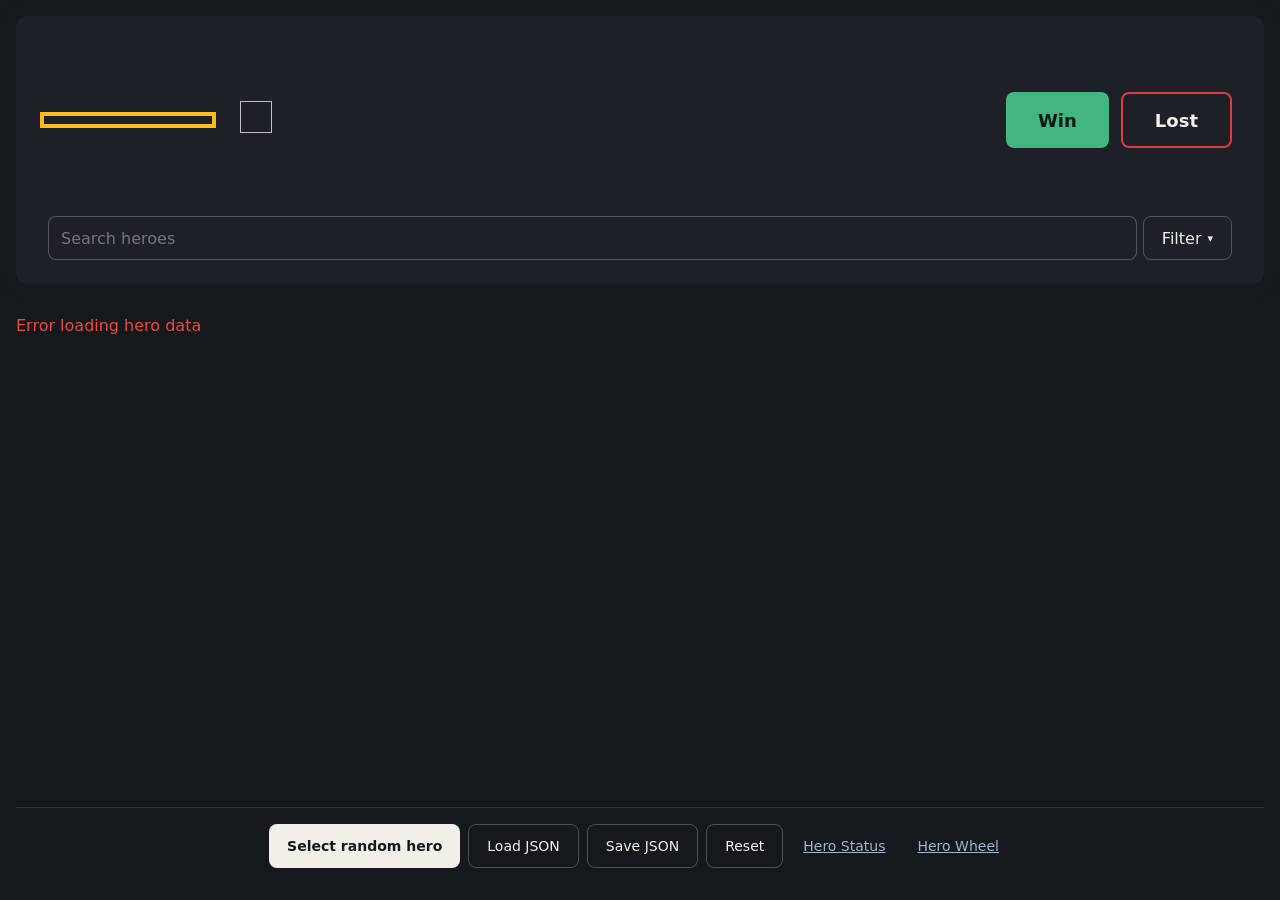
==== index.html @ aa331a6f "refactor(control-panel): update control panel ui" ====
<!DOCTYPE html>
<html lang="en">
  <head>
    <meta charset="utf-8">
    <meta name="viewport" content="width=device-width, initial-scale=1">
    <title>Overwatch Hero Roulette</title>
    <link rel="stylesheet" href="base.css">
    <link rel="stylesheet" href="index.css">
    <script type="module" src="index.js"></script>
  </head>
  <body>
    <div id="app">
      <!-- Current hero + search/filter (sticky) -->
      <header id="header">
        <div id="current-hero">
          <div id="current-hero-info">
            <img id="current-hero-icon" alt="">
            <div id="current-hero-text">
              <div id="current-hero-role">
                <img id="current-hero-role-icon" alt="">
                <span id="current-hero-role-name"></span>
              </div>
              <div id="current-hero-name"></div>
            </div>
          </div>
          <div id="current-hero-results">
            <button id="current-hero-win" class="btn btn-win">Win</button>
            <button id="current-hero-lost" class="btn btn-lost">Lost</button>
          </div>
        </div>
        <div id="banner" hidden>
          <div id="banner-text">No hero selected</div>
          <button id="banner-random" class="btn btn-primary">Select random hero</button>
        </div>
        <!-- Search + status filter -->
        <div id="toolbar">
          <input id="search" type="search" placeholder="Search heroes" aria-label="Search heroes by name" autocomplete="off">
          <div id="filter-wrap">
            <button id="filter-toggle" class="btn btn-outline" aria-haspopup="true" aria-expanded="false" aria-controls="filter-menu">
              <span id="filter-label">Filter</span><span aria-hidden="true" class="caret">&#9662;</span>
            </button>
            <div id="filter-backdrop" class="backdrop-clear" hidden></div>
            <div id="filter-menu" role="group" aria-label="Show heroes that are" hidden>
              <label class="filter-option"><input type="checkbox" data-filter="available" style="accent-color: var(--cp-text)"><span>Available</span><span class="count" data-count="available"></span></label>
              <label class="filter-option"><input type="checkbox" data-filter="completed" style="accent-color: var(--cp-green)"><span>Completed</span><span class="count" data-count="completed"></span></label>
              <label class="filter-option"><input type="checkbox" data-filter="blocked" style="accent-color: var(--cp-red-soft)"><span>Blocked</span><span class="count" data-count="blocked"></span></label>
              <button id="filter-clear" class="filter-clear">Clear filters</button>
            </div>
          </div>
        </div>
      </header>


      <!-- Dock layout: role tabs -->
      <nav id="role-tabs" aria-label="Filter heroes by role">
        <div id="role-tab-list">
          <button class="role-tab" data-role="All">All</button>
          <button class="role-tab" data-role="Tank">Tank</button>
          <button class="role-tab" data-role="Damage">Damage</button>
          <button class="role-tab" data-role="Support">Support</button>
        </div>
        <div id="role-progress"><span id="role-progress-count"></span> done</div>
      </nav>

      <main>
        <!-- Desktop and mobile: cards -->
        <div id="hero-list"></div>
        <!-- Dock: tiles -->
        <div id="hero-tiles"></div>
        <div id="no-match" hidden>No heroes match. Clear the search or change the filter.</div>
      </main>

      <footer id="footer">
        <div id="more-actions">
          <button id="load-json" class="btn btn-outline">Load JSON</button>
          <button id="save-json" class="btn btn-outline">Save JSON</button>
          <button id="reset" class="btn btn-outline">Reset</button>
          <a href="obs_webviews/hero-status/hero-status.html" target="_blank" rel="noopener">Hero Status</a>
          <a href="obs_webviews/hero-wheel/hero-wheel.html" target="_blank" rel="noopener">Hero Wheel</a>
        </div>
        <div id="footer-main">
          <button id="select-random" class="btn btn-light">Select random hero</button>
          <button id="more-toggle" class="btn btn-outline" aria-expanded="false" aria-controls="more-actions">More</button>
        </div>
      </footer>

      <!-- Dock: bottom sheet for a tapped tile -->
      <div id="sheet-backdrop" hidden></div>
      <div id="sheet" role="dialog" aria-modal="true" aria-labelledby="sheet-name" hidden>
        <div id="sheet-head">
          <img id="sheet-img" alt="">
          <span id="sheet-name"></span>
        </div>
        <div id="sheet-actions">
          <button id="sheet-select" class="btn sheet-btn sheet-select">Select</button>
          <button id="sheet-complete" class="btn sheet-btn sheet-complete">Complete</button>
          <button id="sheet-block" class="btn sheet-btn sheet-block">Block</button>
        </div>
      </div>
    </div>
  </body>
</html>
---- base.css ----
/* ========================================================================
   SHARED BASE
   Design tokens and resets loaded by every page. --px equals 1px when the
   shorter side of the viewport is 1080px and scales with it otherwise, so
   OBS views designed at 1080p render natively (sharp) at any source size.
   ======================================================================== */
:root {
  --design-size: 1080;
  --px: calc(100vmin / var(--design-size));

  /* overlay palette */
  --color-surface: rgba(21, 24, 28, 0.67);
  --color-text: rgba(242, 239, 232, 1);
  --color-text-faint: rgba(242, 239, 232, 0.15);
  --color-success: rgba(67, 181, 129, 1);
  --color-current: rgba(253, 186, 33, 1);
  --color-danger: rgba(224, 58, 62, 1);

  /* control panel palette */
  --color-panel: rgba(45, 45, 45, 1);
  --color-border: rgba(68, 68, 68, 1);
  --color-hover: rgba(107, 185, 255, 1);
  --color-hover-glow: rgba(107, 185, 255, 0.3);
  --color-shadow: rgba(0, 0, 0, 0.5);
  --color-text-muted: rgba(224, 224, 224, 1);
  --color-primary: rgba(52, 152, 219, 1);
  --color-primary-hover: rgba(41, 128, 185, 1);
  --color-neutral: rgba(108, 117, 125, 1);
  --color-neutral-hover: rgba(90, 98, 104, 1);
  --color-positive: rgba(39, 174, 96, 1);
  --color-positive-hover: rgba(33, 145, 80, 1);
  --color-negative: rgba(231, 76, 60, 1);
  --color-negative-hover: rgba(192, 57, 43, 1);
  --color-positive-bg: rgba(46, 74, 46, 1);
  --color-negative-bg: rgba(74, 46, 46, 1);
  --color-header: rgba(83, 154, 227, 1);
  --color-button: rgba(233, 233, 233, 1);
  --color-button-hover: rgba(213, 213, 213, 1);
  --color-button-text: rgba(0, 0, 0, 1);
  --color-hero-bg: rgba(26, 26, 26, 1);

  /* control panel redesign */
  --cp-bg: #15181C;
  --cp-surface: #1D2127;
  --cp-popover: #252b33;
  --cp-text: #F2EFE8;
  --cp-muted: rgba(242, 239, 232, 0.7);
  --cp-line: rgba(242, 239, 232, 0.25);
  --cp-gold: #FDBA21;
  --cp-green: #43B581;
  --cp-red: #E03A3E;
  --cp-red-soft: #E5605F;
  --cp-green-bg: #1f3b2c;
  --cp-red-bg: #3d2224;
  --cp-link: #9fb4c9;
}

*,
*::before,
*::after {
  box-sizing: border-box;
}
---- index.css ----
/** ============================================================
  CONTROL PANEL
  Layouts: desktop (default), body.compact (mobile / dock),
  body.dock (narrow OBS dock, tiles + role tabs + bottom sheet).
  Tokens live in base.css (--cp-*).
  ============================================================ */

@font-face {
  font-family: 'Big_Noodle';
  src: url('assets/big_noodle_titling.ttf');
}

[hidden] { display: none !important; }

html, body {
  margin: 0;
  background: var(--cp-bg);
  color: var(--cp-text);
  font-family: system-ui, -apple-system, sans-serif;
}

button, input { font-family: inherit; }

a { color: var(--cp-link); font-size: 14px; padding: 12px; }
a:hover { color: var(--cp-text); }

button:focus-visible, a:focus-visible, input:focus-visible {
  outline: 2px solid var(--cp-gold);
  outline-offset: 2px;
}

.noodle, #current-hero-text, #role-tabs button, .tile-name, .card-name, #sheet-name, .sheet-btn {
  font-family: 'Big_Noodle', system-ui, sans-serif;
}

#app {
  position: relative;
  display: flex;
  flex-direction: column;
  gap: 16px;
  min-height: 100vh;
  padding: 16px;
  max-width: 1600px;
  margin: 0 auto;
}

/* ---------- buttons ---------- */
.btn {
  min-height: 44px;
  padding: 8px 18px;
  border-radius: 8px;
  border: 0;
  font-size: 14px;
  font-weight: 600;
  cursor: pointer;
}
.btn:disabled { cursor: not-allowed; }
.btn-light { background: var(--cp-text); color: var(--cp-bg); }
.btn-primary { background: var(--cp-text); color: var(--cp-bg); min-height: 56px; padding: 12px 32px; font-size: 18px; }
.btn-outline { background: transparent; color: var(--cp-text); border: 1px solid var(--cp-line); font-weight: 400; }
.btn-win { background: var(--cp-green); color: #0d1a14; min-height: 56px; padding: 12px 32px; font-size: 18px; }
.btn-lost { background: transparent; color: var(--cp-text); border: 2px solid var(--cp-red); min-height: 56px; padding: 12px 32px; font-size: 18px; }

/* ---------- header ---------- */
#header {
  position: sticky;
  top: 0;
  z-index: 5;
  background: var(--cp-surface);
  border-radius: 12px;
  padding: 24px 32px;
  display: flex;
  flex-direction: column;
  align-items: stretch;
  gap: 16px;
  box-shadow: 0 0 0 16px var(--cp-bg);
}

#current-hero {
  display: flex;
  flex: none;
  align-items: center;
  justify-content: space-between;
  gap: 24px;
  flex-wrap: wrap;
  min-width: 0;
}

#current-hero-info { display: flex; align-items: center; gap: 32px; min-width: 0; }
#current-hero { min-height: 160px; }
body.compact #current-hero, body.compact #banner { min-height: 0; }

#current-hero-icon {
  width: 160px;
  height: auto;
  border-radius: 10px;
  outline: 4px solid var(--cp-gold);
  outline-offset: 4px;
  box-shadow: 0 8px 24px rgba(0, 0, 0, 0.5);
}

#current-hero-text { display: flex; flex-direction: column; gap: 6px; min-width: 0; }

#current-hero-role {
  display: flex;
  align-items: center;
  gap: 10px;
  color: var(--cp-muted);
  font-size: 32px;
  letter-spacing: 0.06em;
  line-height: 1;
}
#current-hero-role-icon { width: 32px; height: 32px; }

#current-hero-name {
  font-size: 104px;
  line-height: 0.95;
  letter-spacing: 0.02em;
  text-transform: uppercase;
  overflow-wrap: anywhere;
}

#current-hero-results { display: flex; gap: 12px; }

#banner {
  flex: none;
  min-height: 160px;
  display: flex;
  align-items: center;
  justify-content: space-between;
  gap: 24px;
  flex-wrap: wrap;
}
#banner-text {
  font-family: 'Big_Noodle', system-ui, sans-serif;
  font-size: 64px;
  letter-spacing: 0.04em;
  color: rgba(242, 239, 232, 0.6);
}

/* ---------- toolbar / filter ---------- */
#toolbar { display: flex; gap: 6px; align-items: center; }

#search {
  flex: 1;
  min-width: 0;
  min-height: 44px;
  padding: 0 12px;
  border: 1px solid var(--cp-line);
  border-radius: 8px;
  background: var(--cp-surface);
  color: var(--cp-text);
  font-size: 16px;
}

#filter-wrap { position: relative; flex: none; }
#filter-toggle { display: flex; align-items: center; gap: 6px; font-size: 16px; white-space: nowrap; }
#filter-toggle.active { border-color: var(--cp-text); }
.caret { font-size: 11px; }

.backdrop-clear { position: fixed; inset: 0; z-index: 11; }

#filter-menu {
  position: absolute;
  right: 0;
  top: 50px;
  z-index: 12;
  min-width: 210px;
  padding: 6px;
  display: flex;
  flex-direction: column;
  gap: 2px;
  border-radius: 10px;
  background: var(--cp-popover);
  border: 1px solid rgba(242, 239, 232, 0.2);
  box-shadow: 0 12px 32px rgba(0, 0, 0, 0.5);
}

.filter-option {
  display: flex;
  align-items: center;
  gap: 10px;
  min-height: 44px;
  padding: 0 10px;
  border-radius: 6px;
  font-size: 16px;
  cursor: pointer;
}
.filter-option:hover { background: rgba(242, 239, 232, 0.06); }
.filter-option input { width: 20px; height: 20px; margin: 0; }
.filter-option span:nth-child(2) { flex: 1; }
.filter-option .count { font-size: 14px; color: var(--cp-muted); }

.filter-clear {
  min-height: 40px;
  border: 0;
  border-top: 1px solid rgba(242, 239, 232, 0.15);
  background: transparent;
  color: var(--cp-link);
  font-size: 14px;
  cursor: pointer;
}

/* ---------- role tabs (dock) ---------- */
#role-tabs { display: none; align-items: center; gap: 8px; }
#role-tab-list { display: flex; flex: 1; gap: 4px; min-width: 0; }
.role-tab {
  flex: 1;
  min-height: 40px;
  padding: 0 4px;
  border: 1px solid var(--cp-line);
  border-radius: 6px;
  background: transparent;
  color: rgba(242, 239, 232, 0.75);
  font-size: 18px;
  cursor: pointer;
}
.role-tab[aria-pressed="true"] { background: var(--cp-text); color: var(--cp-bg); border-color: var(--cp-text); }
#role-progress {
  font-family: 'Big_Noodle', system-ui, sans-serif;
  font-size: 18px;
  color: var(--cp-muted);
  white-space: nowrap;
}
#role-progress-count { color: var(--cp-green); }

/* ---------- hero cards (desktop / mobile) ---------- */
main { flex: 1; min-height: 0; }

#hero-list { display: flex; flex-wrap: wrap; gap: 12px; justify-content: center; }
#hero-tiles { display: none; }

.hero-card {
  width: 300px;
  display: flex;
  flex-direction: column;
  gap: 12px;
  padding: 12px;
  border-radius: 10px;
  background: var(--cp-surface);
}
.hero-card.current { outline: 3px solid var(--cp-gold); outline-offset: 2px; }
.hero-card.completed { opacity: 0.65; }
.hero-card.blocked { opacity: 0.45; }

.card-info { display: flex; align-items: center; gap: 12px; }
.card-info img { width: 64px; height: auto; border-radius: 6px; }
.card-text { display: flex; flex-direction: column; gap: 2px; min-width: 0; }
.card-name {
  font-size: 28px;
  letter-spacing: 0.03em;
  line-height: 1;
  white-space: nowrap;
  overflow: hidden;
  text-overflow: ellipsis;
}
.card-status { font-size: 12px; color: rgba(242, 239, 232, 0.65); }
.hero-card.current .card-status { color: var(--cp-gold); }
.hero-card.completed .card-status { color: var(--cp-green); }
.hero-card.blocked .card-status { color: var(--cp-red-soft); }

.card-actions { display: flex; gap: 8px; }
.card-actions .btn { font-size: 14px; padding: 8px 12px; }
.card-actions .card-select { flex: 1; background: var(--cp-text); color: var(--cp-bg); }
.card-actions .card-select:disabled { background: rgba(242, 239, 232, 0.08); color: rgba(242, 239, 232, 0.4); }

#no-match {
  padding: 24px 8px;
  text-align: center;
  font-size: 14px;
  color: var(--cp-muted);
}

/* ---------- footer ---------- */
#footer {
  display: flex;
  flex-direction: row-reverse;
  flex-wrap: wrap;
  gap: 8px;
  justify-content: center;
  align-items: center;
  padding: 16px;
  border-top: 1px solid rgba(242, 239, 232, 0.12);
}
#footer-main { display: flex; gap: 8px; }
#more-toggle { display: none; }
#more-actions { display: flex; flex-wrap: wrap; gap: 8px; align-items: center; justify-content: center; }

/* ============================================================
   COMPACT (mobile and dock)
   ============================================================ */
body.compact #app { padding: 12px; gap: 12px; max-width: 390px; }

body.compact #header {
  padding: 12px;
  gap: 12px;
  box-shadow: 0 0 0 12px var(--cp-bg);
}
body.compact #current-hero { flex-direction: column; align-items: stretch; gap: 12px; }
body.compact #current-hero-info { gap: 14px; }
body.compact #current-hero-icon { width: 72px; outline-offset: 3px; }
body.compact #current-hero-role { font-size: 22px; }
body.compact #current-hero-role-icon { width: 22px; height: 22px; }
body.compact #current-hero-name { font-size: 44px; }
body.compact #current-hero-results { gap: 12px; }
body.compact #current-hero-results .btn { flex: 1; min-height: 48px; padding: 10px 16px; }
body.compact #banner { flex-direction: column; align-items: stretch; gap: 12px; }
body.compact #banner-text { font-size: 36px; }
body.compact #banner-random { min-height: 52px; padding: 10px 16px; font-size: 16px; }

body.compact .hero-card { width: 100%; }
body.compact #hero-list { flex-direction: column; }

body.compact #footer {
  position: sticky;
  bottom: 0;
  z-index: 5;
  flex-direction: column;
  align-items: stretch;
  margin: 0 -12px -12px;
  padding: 12px;
  background: var(--cp-bg);
}
body.compact #footer-main { flex-direction: row; }
body.compact #select-random { flex: 1; min-height: 52px; font-size: 16px; }
body.compact #more-toggle { display: block; min-height: 52px; padding: 0 18px; }
body.compact #more-actions {
  display: none;
  flex-direction: column;
  align-items: stretch;
  gap: 8px;
  padding: 8px;
  border-radius: 10px;
  background: var(--cp-surface);
}
body.compact #more-actions.open { display: flex; }
body.compact #more-actions .btn { min-height: 48px; }
body.compact #more-actions a { padding: 12px 8px; font-size: 15px; }

/* ============================================================
   DOCK (360px, tiles + tabs + sheet)
   ============================================================ */
body.dock #app { max-width: 360px; padding: 8px; gap: 6px; height: 100vh; min-height: 0; }
body.dock #header { padding: 8px; box-shadow: 0 0 0 8px var(--cp-bg); }
body.dock #current-hero { flex-direction: row; align-items: center; }
body.dock #current-hero-icon { width: 56px; outline-offset: 2px; }
body.dock #current-hero-info { gap: 10px; }
body.dock #current-hero-role { font-size: 18px; }
body.dock #current-hero-role-icon { width: 18px; height: 18px; }
body.dock #current-hero-name { font-size: 34px; }
body.dock #current-hero-results { flex-direction: column; gap: 4px; }
body.dock #current-hero-results .btn { min-height: 40px; padding: 6px 12px; font-size: 16px; }
body.dock #banner-text { font-size: 28px; }

body.dock #role-tabs { display: flex; }
body.dock #hero-list { display: none; }
body.dock main { overflow-y: auto; }
body.dock #hero-tiles {
  display: grid;
  grid-template-columns: repeat(3, minmax(0, 1fr));
  gap: 6px;
  align-content: start;
}

.hero-tile {
  position: relative;
  display: flex;
  flex-direction: column;
  align-items: center;
  gap: 4px;
  min-height: 44px;
  min-width: 0;
  padding: 6px 4px;
  border: 2px solid rgba(242, 239, 232, 0.15);
  border-radius: 8px;
  background: var(--cp-surface);
  color: var(--cp-text);
  cursor: pointer;
}
.hero-tile img { width: 100%; max-width: 56px; aspect-ratio: 1; object-fit: cover; border-radius: 6px; }
.tile-name {
  width: 100%;
  font-size: 18px;
  line-height: 1;
  text-align: center;
  white-space: nowrap;
  overflow: hidden;
  text-overflow: ellipsis;
}
.tile-badge {
  position: absolute;
  top: 3px;
  right: 3px;
  min-width: 18px;
  height: 18px;
  padding: 0 4px;
  border-radius: 9px;
  font-size: 11px;
  font-weight: 700;
  line-height: 18px;
  text-align: center;
  color: var(--cp-bg);
}
.hero-tile.current { border-color: var(--cp-gold); }
.hero-tile.current .tile-badge { background: var(--cp-gold); }
.hero-tile.completed { border-color: var(--cp-green); background: var(--cp-green-bg); }
.hero-tile.completed .tile-badge { background: var(--cp-green); }
.hero-tile.blocked { border-color: var(--cp-red); background: var(--cp-red-bg); }
.hero-tile.blocked img { opacity: 0.45; filter: grayscale(1); }
.hero-tile.blocked .tile-name { text-decoration: line-through; }
.hero-tile.blocked .tile-badge { background: var(--cp-red-soft); }

body.dock #footer { padding: 8px 0 0; margin: 0; position: static; }

/* ---------- bottom sheet (dock) ---------- */
#sheet-backdrop { position: absolute; inset: 0; z-index: 20; background: rgba(0, 0, 0, 0.55); }
#sheet {
  position: absolute;
  left: 0;
  right: 0;
  bottom: 0;
  z-index: 21;
  padding: 12px;
  display: flex;
  flex-direction: column;
  gap: 10px;
  background: var(--cp-surface);
  border-top: 1px solid rgba(242, 239, 232, 0.2);
  border-radius: 14px 14px 0 0;
}
#sheet-head { display: flex; align-items: center; gap: 10px; }
#sheet-img { width: 48px; height: 48px; object-fit: cover; border-radius: 6px; }
#sheet-name { font-size: 32px; line-height: 1; }
#sheet-actions { display: grid; grid-template-columns: repeat(3, minmax(0, 1fr)); gap: 8px; }
.sheet-btn { min-height: 52px; padding: 0; font-size: 24px; font-weight: 400; }
.sheet-select { background: var(--cp-text); color: var(--cp-bg); }
.sheet-select:disabled { background: rgba(242, 239, 232, 0.08); color: rgba(242, 239, 232, 0.4); }
.sheet-complete { background: var(--cp-green); color: #0d1a14; }
.sheet-block { background: var(--cp-red-soft); color: var(--cp-bg); }
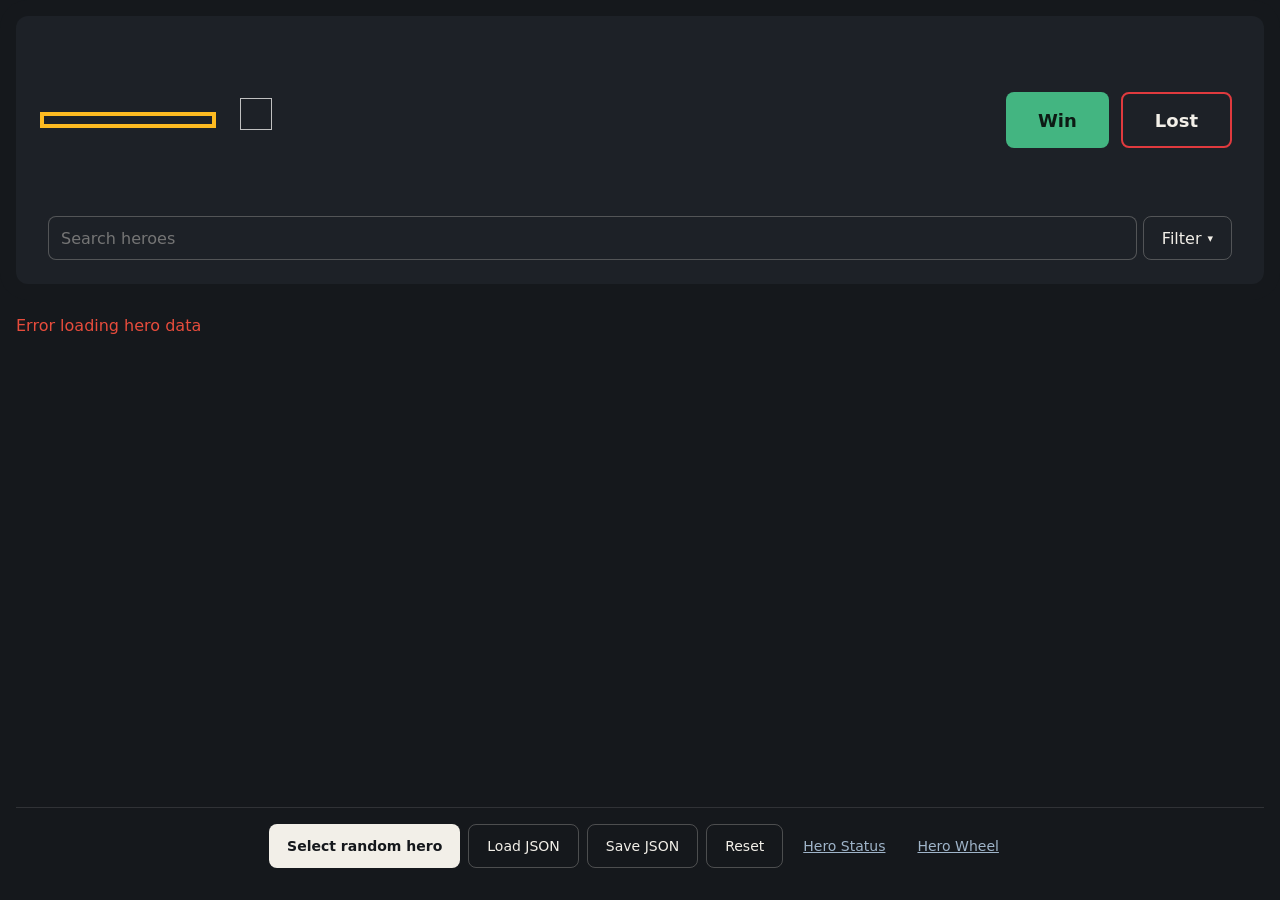
==== commit 84a8407b: "fix(control-panel): decouple win and select hero mutations" ====
--- a/index.html
+++ b/index.html
@@ -21,6 +21,7 @@
                 <span id="current-hero-role-name"></span>
               </div>
               <div id="current-hero-name"></div>
+              <div id="current-hero-streak"></div>
             </div>
           </div>
           <div id="current-hero-results">
--- a/index.css
+++ b/index.css
@@ -11,6 +11,21 @@
 }
 
 [hidden] { display: none !important; }
+
+/* Themed scrollbars (page, dock tile grid, popovers) */
+html, body, main {
+  scrollbar-width: thin;
+  scrollbar-color: rgba(242, 239, 232, 0.25) var(--cp-bg);
+}
+html { color-scheme: dark; }
+::-webkit-scrollbar { width: 10px; height: 10px; }
+::-webkit-scrollbar-track { background: var(--cp-bg); }
+::-webkit-scrollbar-thumb {
+  background: rgba(242, 239, 232, 0.25);
+  border-radius: 5px;
+  border: 2px solid var(--cp-bg);
+}
+::-webkit-scrollbar-thumb:hover { background: rgba(242, 239, 232, 0.4); }
 
 html, body {
   margin: 0;
@@ -120,6 +135,16 @@
   overflow-wrap: anywhere;
 }
 
+#current-hero-streak {
+  font-family: 'Big_Noodle', system-ui, sans-serif;
+  font-size: 32px;
+  letter-spacing: 0.04em;
+  line-height: 1;
+  color: var(--cp-muted);
+}
+body.compact #current-hero-streak { font-size: 22px; }
+body.dock #current-hero-streak { font-size: 18px; }
+
 #current-hero-results { display: flex; gap: 12px; }
 
 #banner {
@@ -206,8 +231,10 @@
 #role-tab-list { display: flex; flex: 1; gap: 4px; min-width: 0; }
 .role-tab {
   flex: 1;
-  min-height: 40px;
-  padding: 0 4px;
+  min-width: 0;
+  overflow: hidden;
+  text-overflow: ellipsis;
+  padding: calc(4 * --px);
   border: 1px solid var(--cp-line);
   border-radius: 6px;
   background: transparent;
@@ -341,7 +368,7 @@
    DOCK (360px, tiles + tabs + sheet)
    ============================================================ */
 body.dock #app { max-width: 360px; padding: 8px; gap: 6px; height: 100vh; min-height: 0; }
-body.dock #header { padding: 8px; box-shadow: 0 0 0 8px var(--cp-bg); }
+body.dock #header { padding: 8px; box-shadow: 0 0 0 6px var(--cp-bg); }
 body.dock #current-hero { flex-direction: row; align-items: center; }
 body.dock #current-hero-icon { width: 56px; outline-offset: 2px; }
 body.dock #current-hero-info { gap: 10px; }
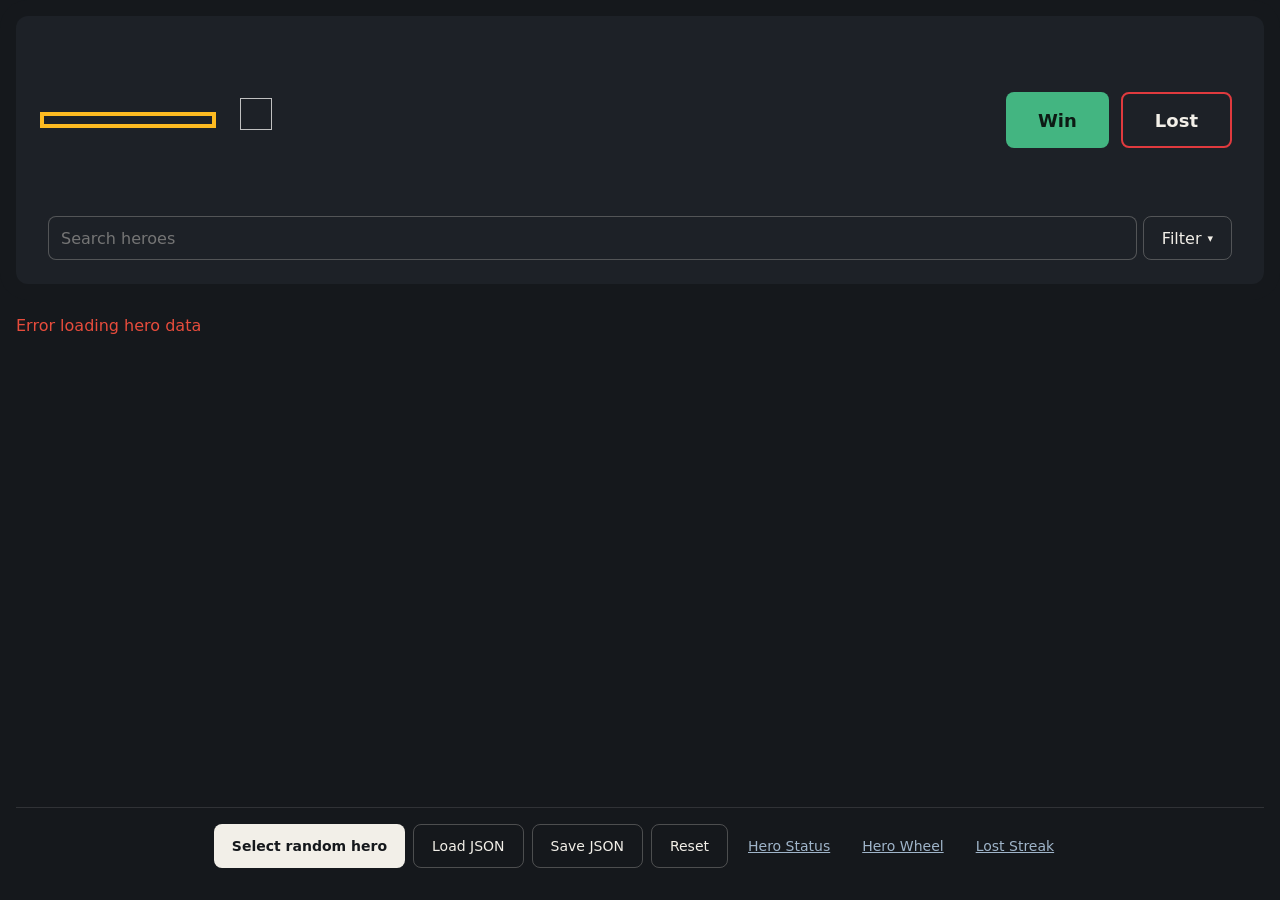
==== commit 99c37188: "feat(lost-streak): Add lost streak view" ====
--- a/index.html
+++ b/index.html
@@ -78,6 +78,7 @@
           <button id="reset" class="btn btn-outline">Reset</button>
           <a href="obs_webviews/hero-status/hero-status.html" target="_blank" rel="noopener">Hero Status</a>
           <a href="obs_webviews/hero-wheel/hero-wheel.html" target="_blank" rel="noopener">Hero Wheel</a>
+          <a href="obs_webviews/lost-streak/lost-streak.html" target="_blank" rel="noopener">Lost Streak</a>
         </div>
         <div id="footer-main">
           <button id="select-random" class="btn btn-light">Select random hero</button>
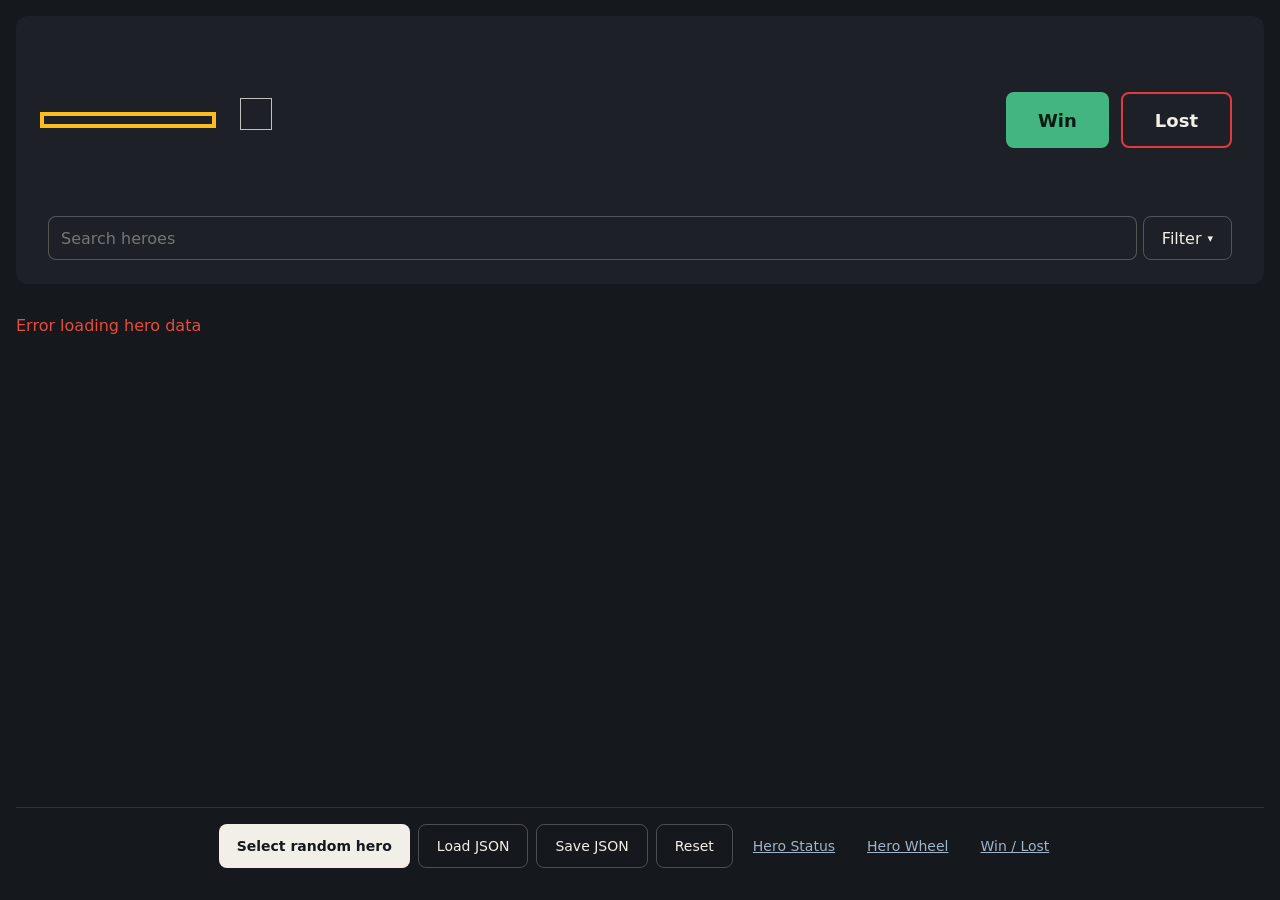
==== commit d6556067: "feat(lost-streak): Add global win counter Co-Authored-By: Claude Sonnet 5.5 <noreply@anthropic.com> " ====
--- a/index.html
+++ b/index.html
@@ -78,7 +78,7 @@
           <button id="reset" class="btn btn-outline">Reset</button>
           <a href="obs_webviews/hero-status/hero-status.html" target="_blank" rel="noopener">Hero Status</a>
           <a href="obs_webviews/hero-wheel/hero-wheel.html" target="_blank" rel="noopener">Hero Wheel</a>
-          <a href="obs_webviews/lost-streak/lost-streak.html" target="_blank" rel="noopener">Lost Streak</a>
+          <a href="obs_webviews/win-lost/win-lost.html" target="_blank" rel="noopener">Win / Lost</a>
         </div>
         <div id="footer-main">
           <button id="select-random" class="btn btn-light">Select random hero</button>
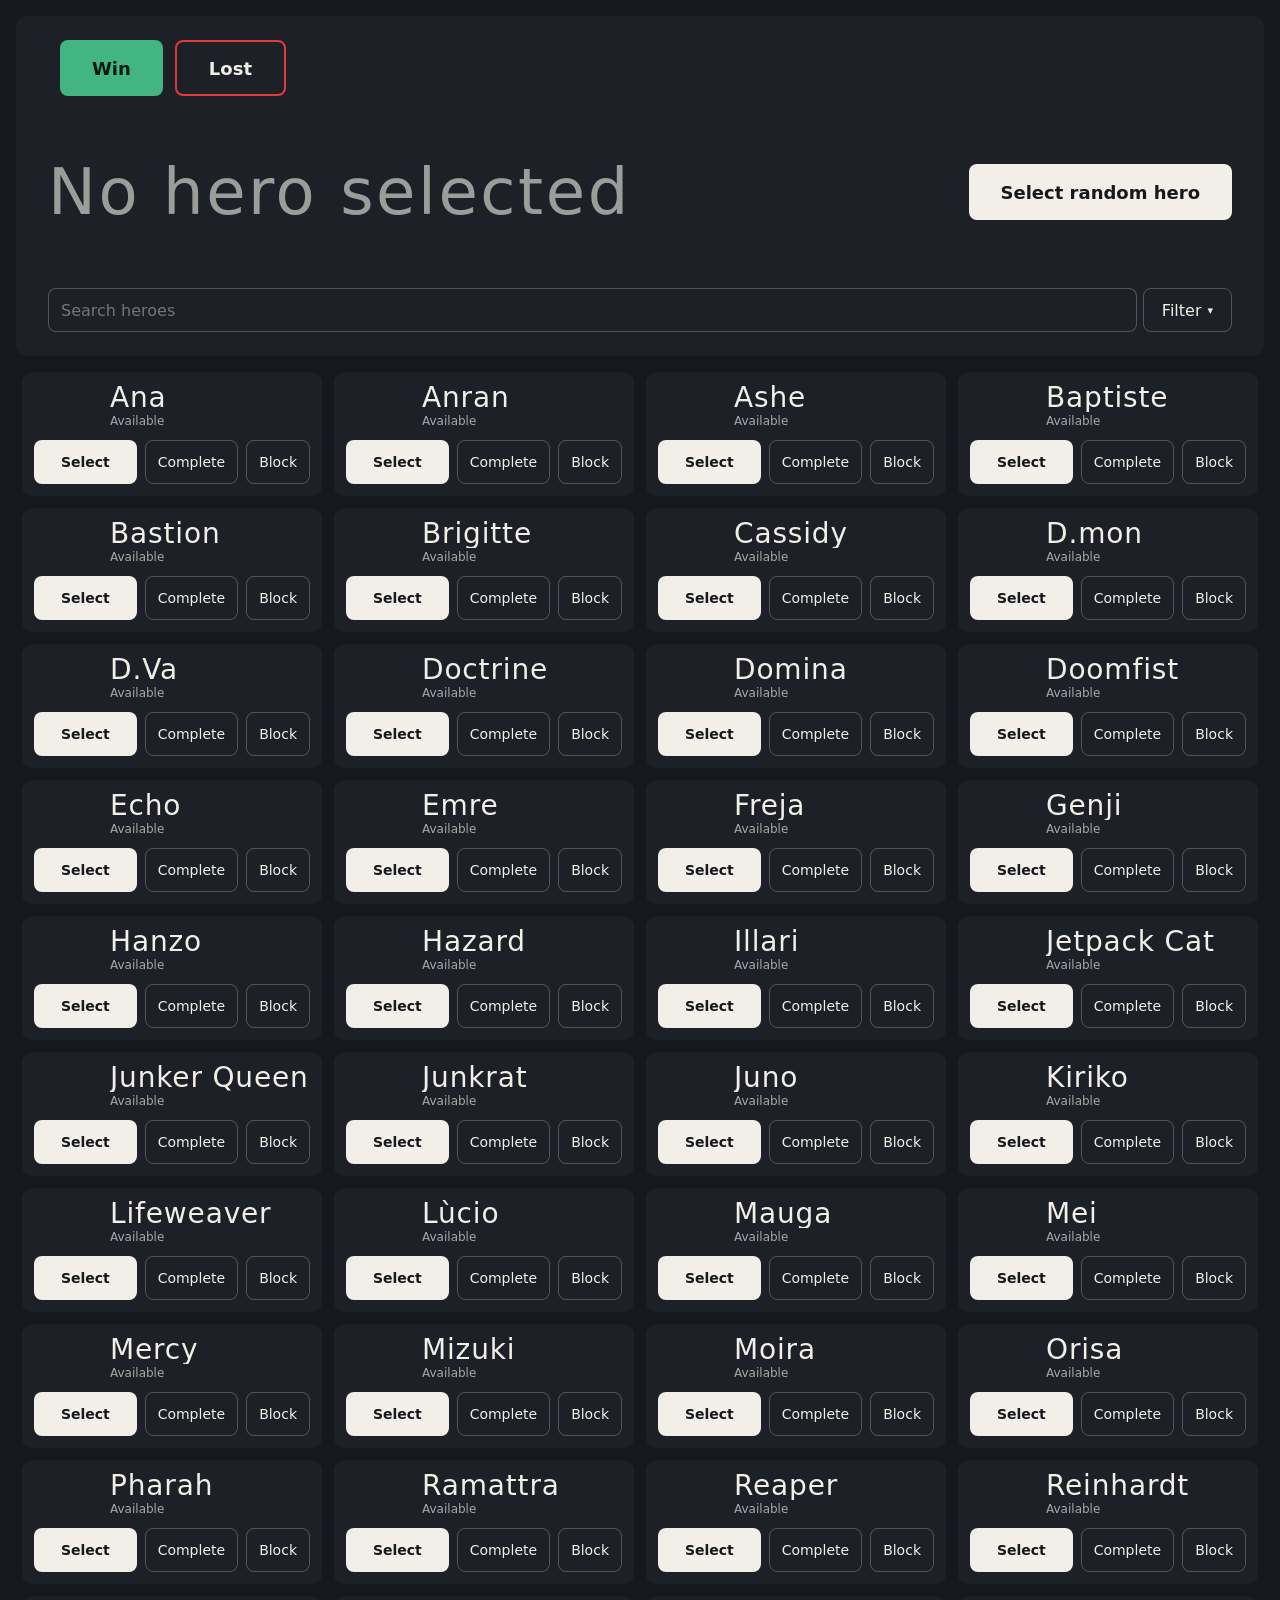
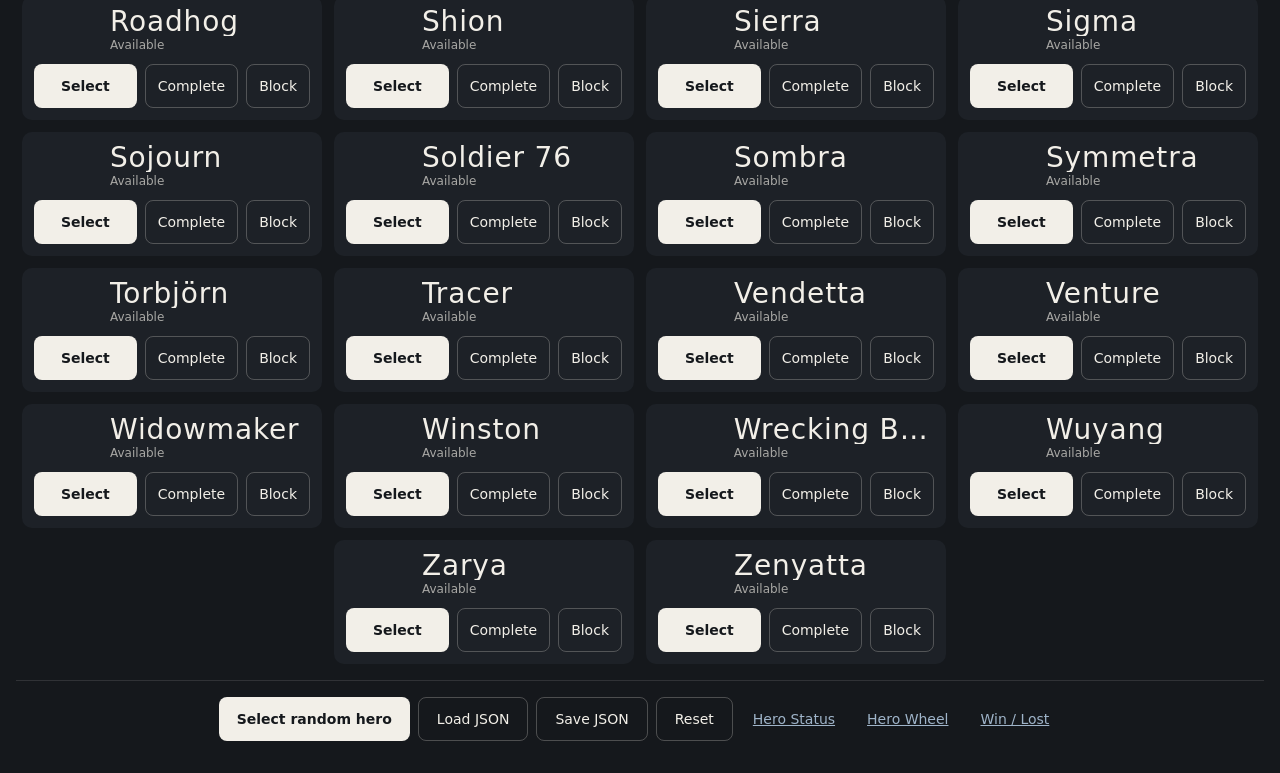
==== commit 4bcb75ee: "feat(data): add lost streak attribute" ====
--- a/index.html
+++ b/index.html
@@ -24,11 +24,19 @@
               <div id="current-hero-streak"></div>
             </div>
           </div>
-          <div id="current-hero-results">
-            <button id="current-hero-win" class="btn btn-win">Win</button>
-            <button id="current-hero-lost" class="btn btn-lost">Lost</button>
+        </div>
+
+        <div id="current-hero-results">
+          <div id="current-hero-stats">
+            <span id="current-hero-name"></span>
+            <span id="current-hero-lost-streak"></span>
+            <span id="current-hero-lost"></span>
+            <span id="current-hero-win"></span>
           </div>
+          <button id="current-hero-win-btn" class="btn btn-win">Win</button>
+          <button id="current-hero-lost-btn" class="btn btn-lost">Lost</button>
         </div>
+
         <div id="banner" hidden>
           <div id="banner-text">No hero selected</div>
           <button id="banner-random" class="btn btn-primary">Select random hero</button>
--- a/index.css
+++ b/index.css
@@ -135,15 +135,20 @@
   overflow-wrap: anywhere;
 }
 
-#current-hero-streak {
+#current-hero-stats {
+  display: flex;
+  flex-direction: column;
+  gap: 4px;
+  height: 100%;
   font-family: 'Big_Noodle', system-ui, sans-serif;
   font-size: 32px;
   letter-spacing: 0.04em;
   line-height: 1;
   color: var(--cp-muted);
-}
-body.compact #current-hero-streak { font-size: 22px; }
-body.dock #current-hero-streak { font-size: 18px; }
+  padding: 12px 0;
+}
+body.compact #current-hero-stats { font-size: 22px; }
+body.dock #current-hero-stats { font-size: 18px; }
 
 #current-hero-results { display: flex; gap: 12px; }
 
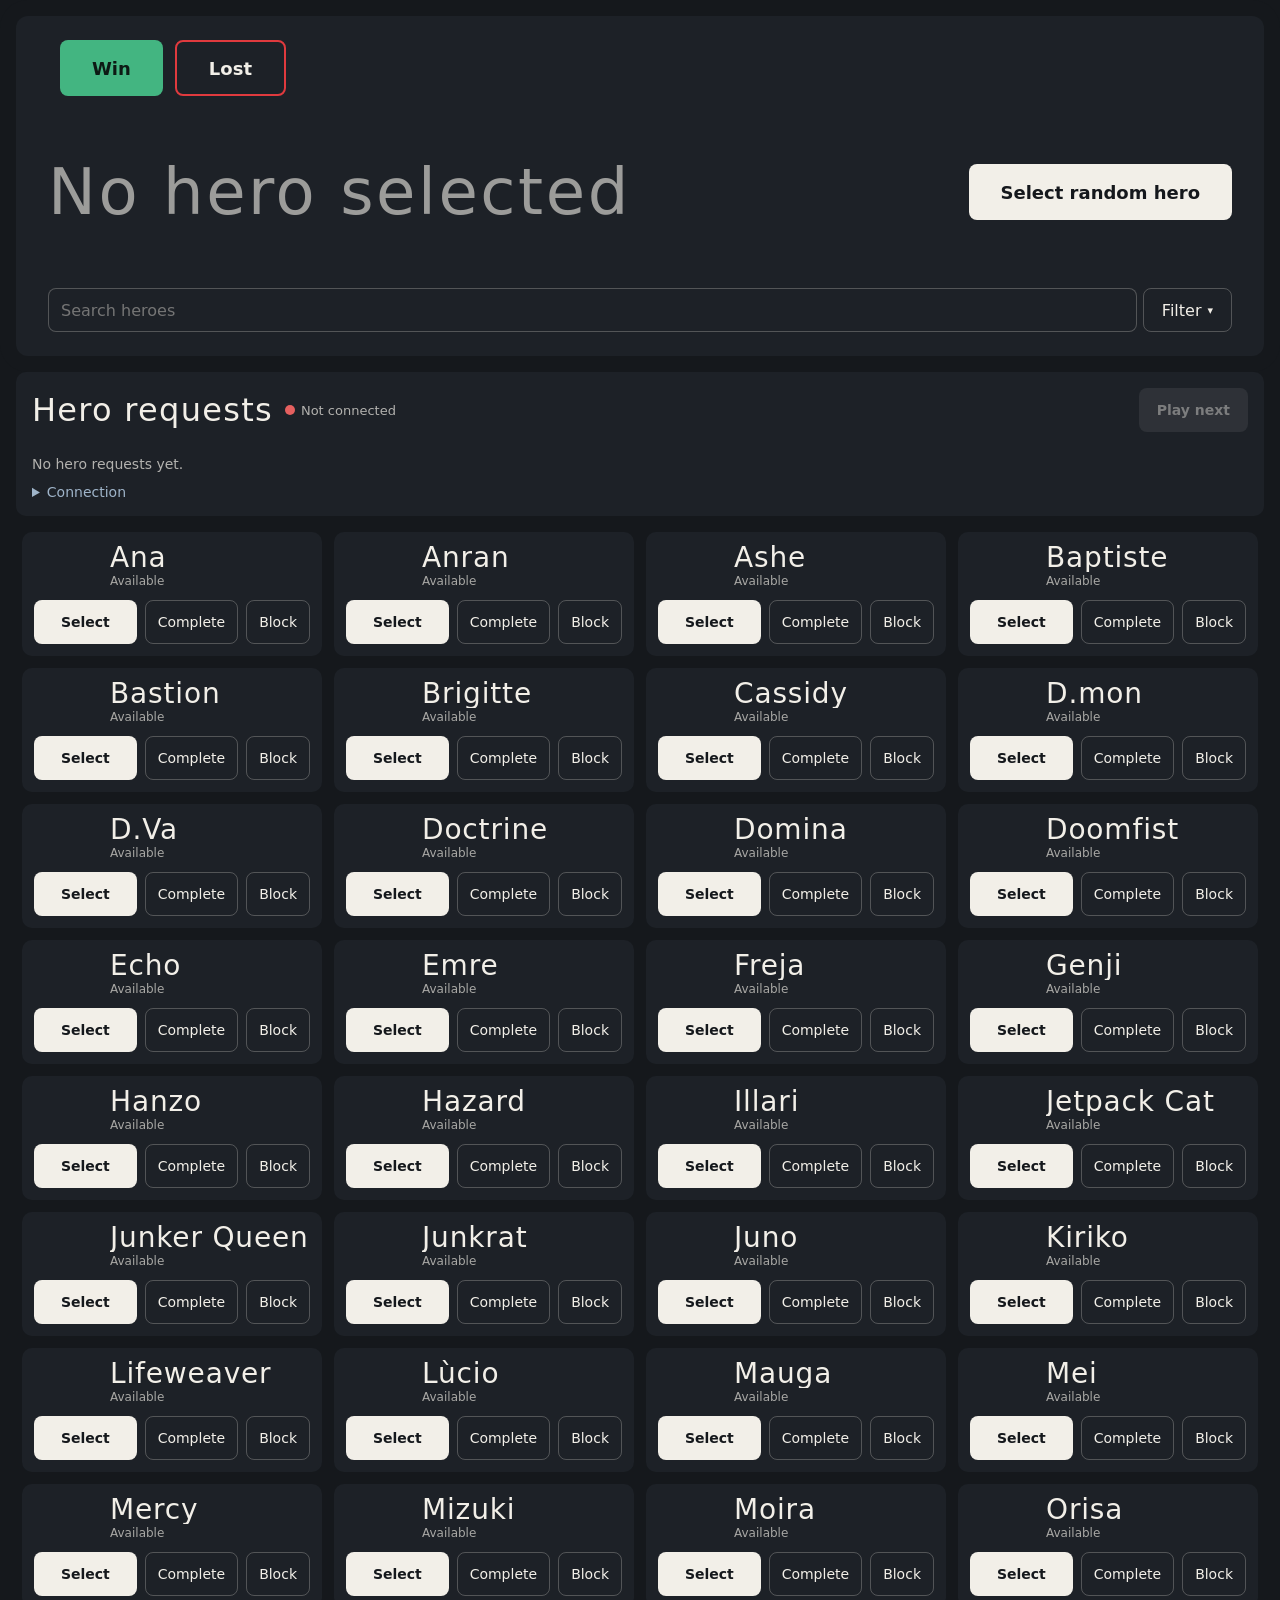
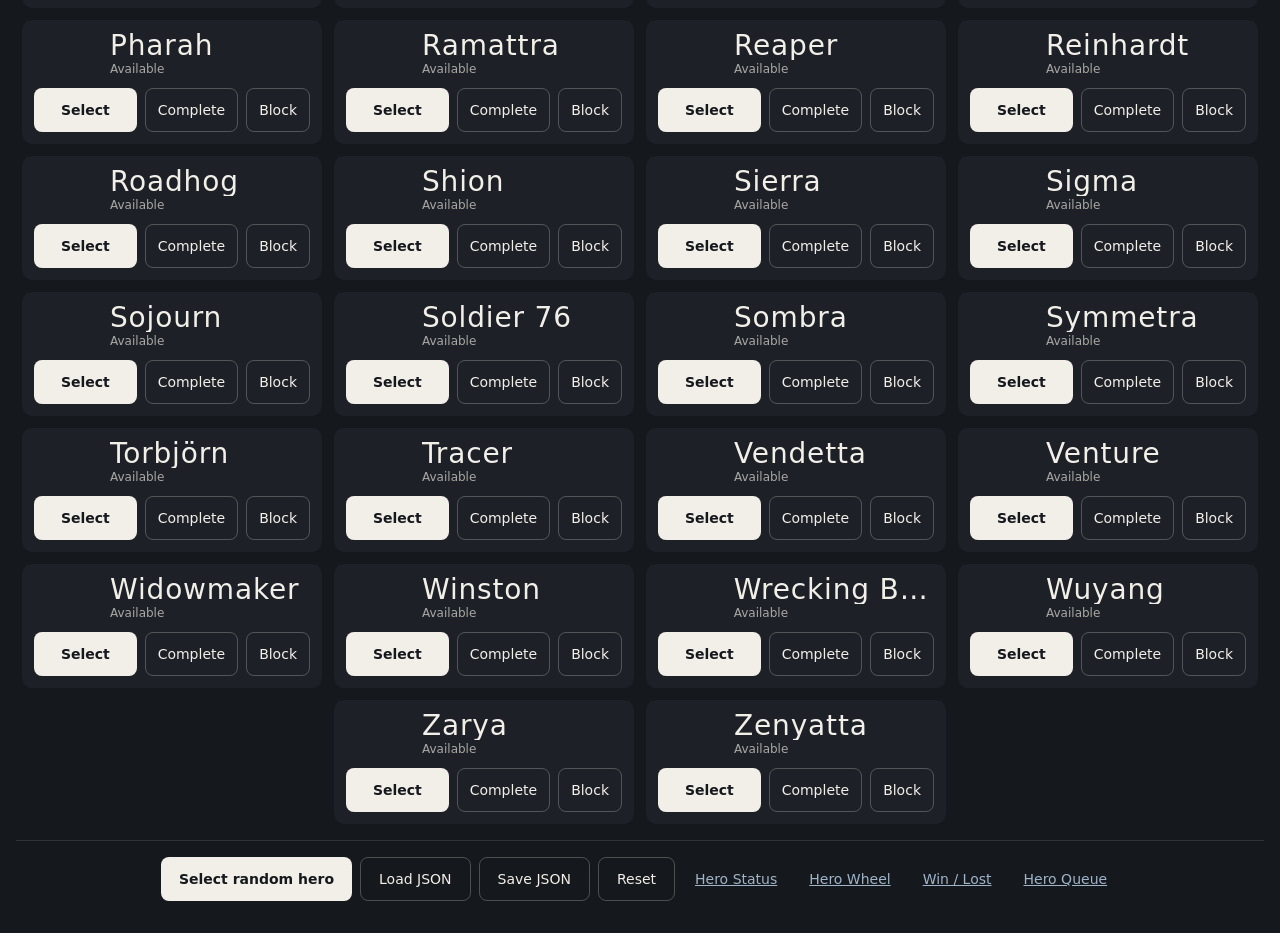
==== commit 8bd4dafc: "feat(dashboard): add hero request queue controls and store Co-Authored-By: Claude Sonnet 5.5 <norepl" ====
--- a/index.html
+++ b/index.html
@@ -72,6 +72,36 @@
       </nav>
 
       <main>
+        <!-- Hero requests from donations -->
+        <section id="queue-panel" aria-labelledby="queue-title">
+          <div id="queue-head">
+            <h2 id="queue-title">Hero requests</h2>
+            <span id="relay-status" data-status="closed" role="status">
+              <span class="status-dot" aria-hidden="true"></span>
+              <span id="relay-status-text">Not connected</span>
+            </span>
+            <button id="queue-play-next" class="btn btn-light">Play next</button>
+          </div>
+          <div id="queue-pending-section" hidden>
+            <h3 id="queue-pending-title">Pending <span id="queue-pending-count"></span></h3>
+            <ol id="queue-pending"></ol>
+          </div>
+          <ol id="queue-list"></ol>
+          <div id="queue-empty">No hero requests yet.</div>
+          <details id="relay-settings">
+            <summary>Connection</summary>
+            <form id="relay-form">
+              <input id="relay-url" type="password" placeholder="wss://…/api/channel/…" aria-label="Connection URL" autocomplete="off" spellcheck="false">
+              <button class="btn btn-outline" type="submit">Save</button>
+            </form>
+            <div id="relay-hint">Keep this URL private, it contains your dock key.</div>
+            <form id="incentive-form">
+              <input id="hero-incentive" type="text" placeholder="Hero request incentive ID" aria-label="Hero request incentive ID" autocomplete="off" spellcheck="false">
+              <button class="btn btn-outline" type="submit">Save</button>
+            </form>
+            <div id="incentive-hint">Copy the ID from the DonorDrive dock's setup page.</div>
+          </details>
+        </section>
         <!-- Desktop and mobile: cards -->
         <div id="hero-list"></div>
         <!-- Dock: tiles -->
@@ -87,6 +117,7 @@
           <a href="obs_webviews/hero-status/hero-status.html" target="_blank" rel="noopener">Hero Status</a>
           <a href="obs_webviews/hero-wheel/hero-wheel.html" target="_blank" rel="noopener">Hero Wheel</a>
           <a href="obs_webviews/win-lost/win-lost.html" target="_blank" rel="noopener">Win / Lost</a>
+          <a href="obs_webviews/hero-queue/hero-queue.html" target="_blank" rel="noopener">Hero Queue</a>
         </div>
         <div id="footer-main">
           <button id="select-random" class="btn btn-light">Select random hero</button>
--- a/index.css
+++ b/index.css
@@ -256,6 +256,131 @@
 }
 #role-progress-count { color: var(--cp-green); }
 
+/* ---------- hero request queue ---------- */
+#queue-panel {
+  display: flex;
+  flex-direction: column;
+  gap: 12px;
+  margin-bottom: 16px;
+  padding: 16px;
+  border-radius: 10px;
+  background: var(--cp-surface);
+}
+
+#queue-head { display: flex; align-items: center; gap: 12px; flex-wrap: wrap; }
+#queue-title {
+  margin: 0;
+  font-family: 'Big_Noodle', system-ui, sans-serif;
+  font-size: 32px;
+  font-weight: 400;
+  letter-spacing: 0.04em;
+  line-height: 1;
+}
+#queue-play-next { margin-left: auto; }
+#queue-play-next:disabled { background: rgba(242, 239, 232, 0.08); color: rgba(242, 239, 232, 0.4); }
+
+#relay-status { display: flex; align-items: center; gap: 6px; font-size: 13px; color: var(--cp-muted); }
+.status-dot { width: 10px; height: 10px; border-radius: 50%; background: var(--cp-muted); }
+#relay-status[data-status="open"] .status-dot { background: var(--cp-green); }
+#relay-status[data-status="connecting"] .status-dot,
+#relay-status[data-status="reconnecting"] .status-dot { background: var(--cp-gold); }
+#relay-status[data-status="closed"] .status-dot { background: var(--cp-red-soft); }
+
+#queue-pending-section { display: flex; flex-direction: column; gap: 8px; }
+#queue-pending-section[hidden] { display: none; }
+#queue-pending-title {
+  margin: 0;
+  font-family: 'Big_Noodle', system-ui, sans-serif;
+  font-size: 22px;
+  font-weight: 400;
+  letter-spacing: 0.04em;
+  line-height: 1;
+  color: var(--cp-muted);
+}
+#queue-pending,
+#queue-list { display: flex; flex-direction: column; gap: 8px; margin: 0; padding: 0; list-style: none; }
+#queue-empty { font-size: 14px; color: var(--cp-muted); }
+
+.queue-item {
+  display: flex;
+  align-items: center;
+  gap: 12px;
+  flex-wrap: wrap;
+  padding: 8px;
+  border-radius: 8px;
+  background: var(--cp-bg);
+}
+.queue-item.pending {
+  border: 1px dashed var(--cp-muted);
+  background: rgba(242, 239, 232, 0.04);
+}
+.queue-icon { flex: none; width: 48px; height: 48px; object-fit: cover; border-radius: 6px; }
+.queue-item.unmatched .queue-icon {
+  display: flex;
+  align-items: center;
+  justify-content: center;
+  background: rgba(242, 239, 232, 0.08);
+  font-size: 24px;
+  color: var(--cp-muted);
+}
+.queue-text { display: flex; flex: 1; flex-direction: column; gap: 2px; min-width: 160px; }
+.queue-name {
+  display: flex;
+  align-items: center;
+  gap: 8px;
+  font-family: 'Big_Noodle', system-ui, sans-serif;
+  font-size: 24px;
+  letter-spacing: 0.03em;
+  line-height: 1;
+}
+.queue-item.unmatched .queue-name { color: var(--cp-red-soft); }
+.queue-test {
+  padding: 2px 6px;
+  border-radius: 4px;
+  background: var(--cp-gold);
+  color: var(--cp-bg);
+  font-family: system-ui, sans-serif;
+  font-size: 11px;
+  font-weight: 700;
+  letter-spacing: 0.04em;
+  text-transform: uppercase;
+}
+.queue-message, .queue-donor {
+  font-size: 13px;
+  color: var(--cp-muted);
+  overflow-wrap: anywhere;
+}
+
+.queue-actions { display: flex; gap: 8px; align-items: center; flex-wrap: wrap; }
+.queue-actions .btn { font-size: 14px; padding: 8px 12px; }
+.queue-play { background: var(--cp-text); color: var(--cp-bg); }
+.queue-play:disabled { background: rgba(242, 239, 232, 0.08); color: rgba(242, 239, 232, 0.4); }
+.queue-pick, #relay-url, #hero-incentive {
+  min-height: 44px;
+  padding: 0 10px;
+  border: 1px solid var(--cp-line);
+  border-radius: 8px;
+  background: var(--cp-surface);
+  color: var(--cp-text);
+  font-family: inherit;
+  font-size: 14px;
+}
+.queue-pick:focus-visible, #relay-url:focus-visible, #hero-incentive:focus-visible, #relay-settings summary:focus-visible {
+  outline: 2px solid var(--cp-gold);
+  outline-offset: 2px;
+}
+
+#relay-settings summary { font-size: 14px; color: var(--cp-link); cursor: pointer; }
+#relay-form, #incentive-form { display: flex; gap: 8px; margin-top: 8px; }
+#relay-url, #hero-incentive { flex: 1; min-width: 0; }
+#relay-hint, #incentive-hint { margin-top: 6px; font-size: 12px; color: var(--cp-muted); }
+
+body.compact .queue-text { min-width: 0; flex-basis: calc(100% - 60px); }
+body.compact .queue-actions { width: 100%; }
+body.compact .queue-actions .btn, body.compact .queue-pick { flex: 1; }
+body.dock #queue-panel { padding: 8px; margin-bottom: 6px; }
+body.dock #queue-title { font-size: 24px; }
+
 /* ---------- hero cards (desktop / mobile) ---------- */
 main { flex: 1; min-height: 0; }
 
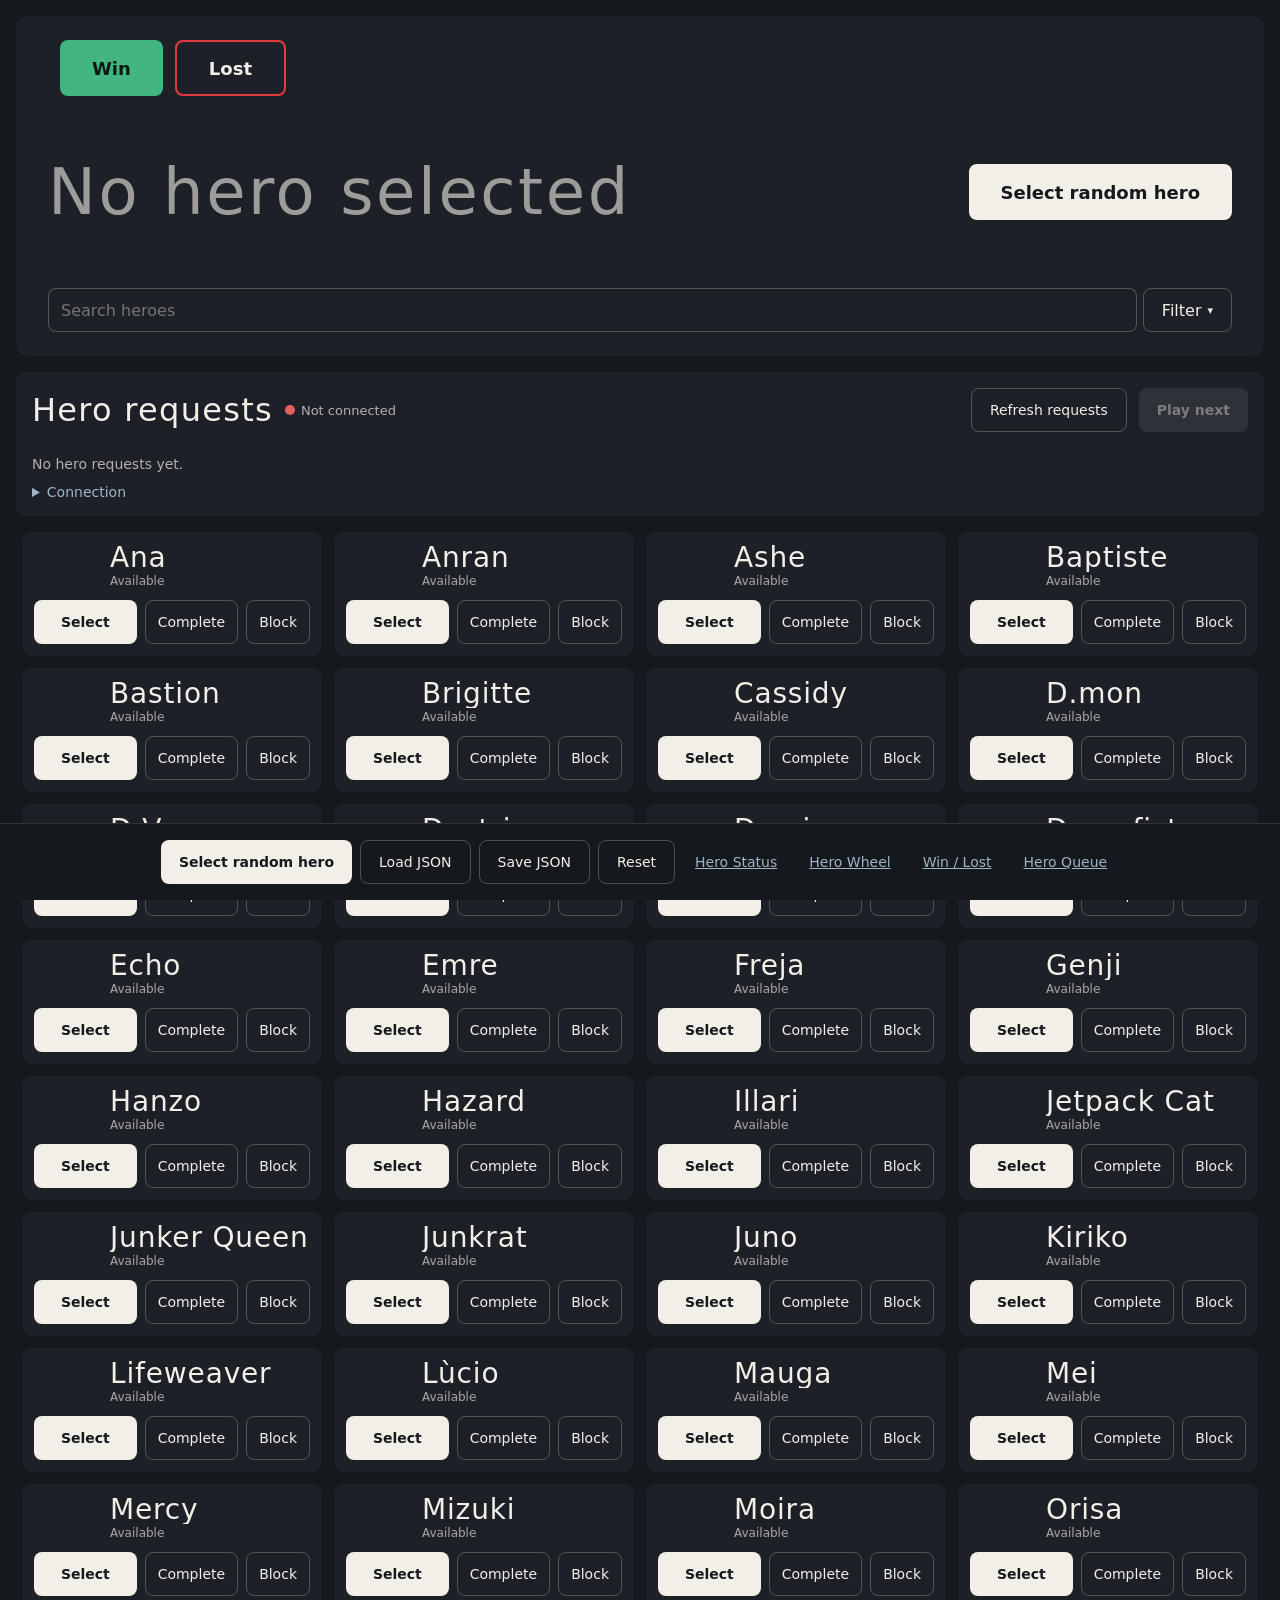
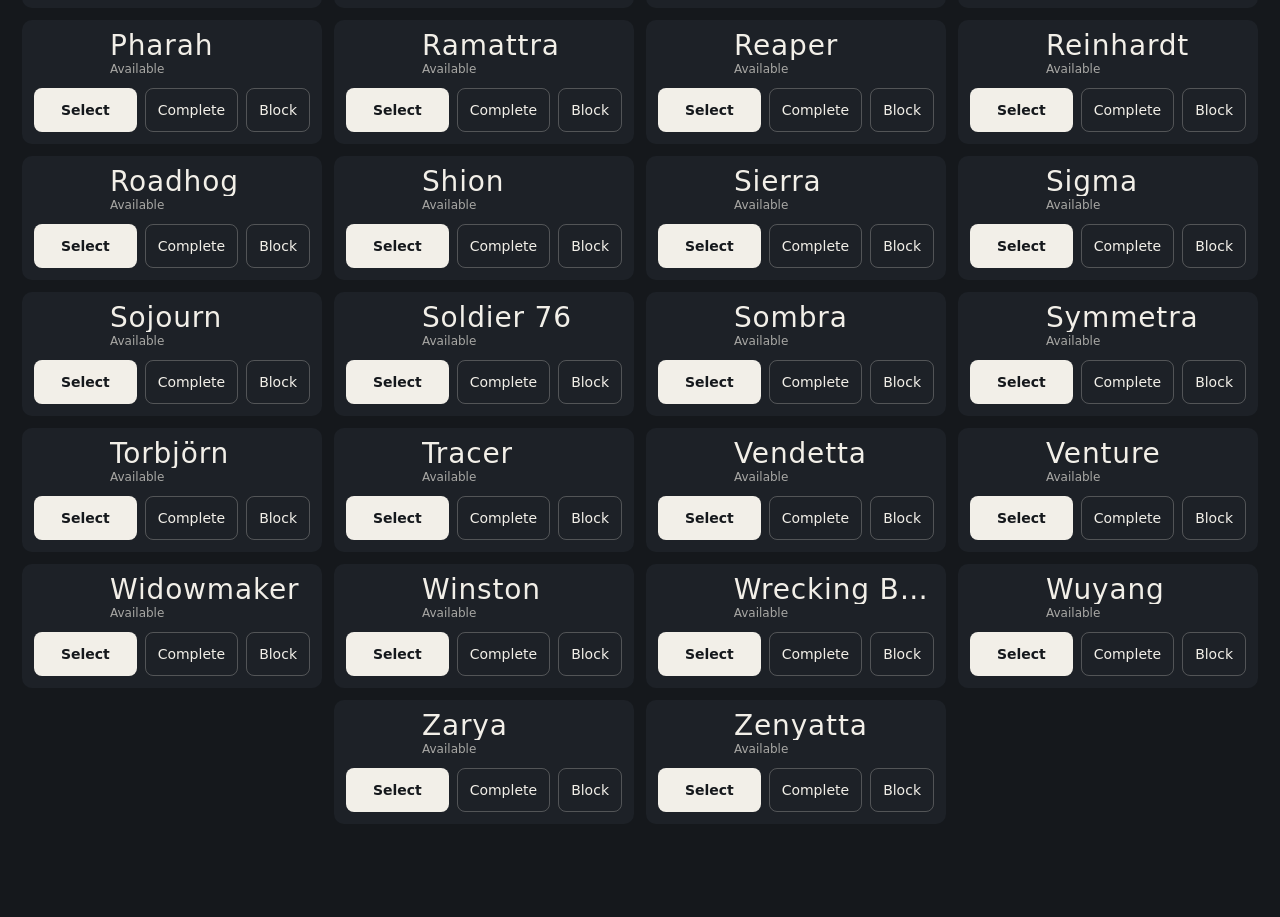
==== commit f2482a58: "feat(relay): refresh pending incentive requests" ====
--- a/index.html
+++ b/index.html
@@ -80,6 +80,8 @@
               <span class="status-dot" aria-hidden="true"></span>
               <span id="relay-status-text">Not connected</span>
             </span>
+            <span id="queue-refresh-status" role="status" aria-live="polite"></span>
+            <button id="queue-refresh" class="btn btn-outline">Refresh requests</button>
             <button id="queue-play-next" class="btn btn-light">Play next</button>
           </div>
           <div id="queue-pending-section" hidden>
@@ -97,9 +99,10 @@
             <div id="relay-hint">Keep this URL private, it contains your dock key.</div>
             <form id="incentive-form">
               <input id="hero-incentive" type="text" placeholder="Hero request incentive ID" aria-label="Hero request incentive ID" autocomplete="off" spellcheck="false">
+              <input id="uncomplete-incentive" type="text" placeholder="Un-complete incentive ID" aria-label="Un-complete incentive ID" autocomplete="off" spellcheck="false">
               <button class="btn btn-outline" type="submit">Save</button>
             </form>
-            <div id="incentive-hint">Copy the ID from the DonorDrive dock's setup page.</div>
+            <div id="incentive-hint">Copy the IDs from the DonorDrive dock's setup page. The second one lets a donor clear a hero's completed state.</div>
           </details>
         </section>
         <!-- Desktop and mobile: cards -->
--- a/base.css
+++ b/base.css
@@ -1,3 +1,8 @@
+@font-face {
+  font-family: 'Big_Noodle';
+  src: url('assets/big_noodle_titling.ttf');
+}
+
 /* ========================================================================
    SHARED BASE
    Design tokens and resets loaded by every page. --px equals 1px when the
--- a/index.css
+++ b/index.css
@@ -1,14 +1,9 @@
 /** ============================================================
   CONTROL PANEL
-  Layouts: desktop (default), body.compact (mobile / dock),
-  body.dock (narrow OBS dock, tiles + role tabs + bottom sheet).
+  One layout; at <= 480px the hero cards swap for tiles + role tabs +
+  a bottom sheet (see the SMALL VIEWPORTS block at the end).
   Tokens live in base.css (--cp-*).
   ============================================================ */
-
-@font-face {
-  font-family: 'Big_Noodle';
-  src: url('assets/big_noodle_titling.ttf');
-}
 
 [hidden] { display: none !important; }
 
@@ -103,7 +98,6 @@
 
 #current-hero-info { display: flex; align-items: center; gap: 32px; min-width: 0; }
 #current-hero { min-height: 160px; }
-body.compact #current-hero, body.compact #banner { min-height: 0; }
 
 #current-hero-icon {
   width: 160px;
@@ -147,8 +141,6 @@
   color: var(--cp-muted);
   padding: 12px 0;
 }
-body.compact #current-hero-stats { font-size: 22px; }
-body.dock #current-hero-stats { font-size: 18px; }
 
 #current-hero-results { display: flex; gap: 12px; }
 
@@ -231,7 +223,7 @@
   cursor: pointer;
 }
 
-/* ---------- role tabs (dock) ---------- */
+/* ---------- role tabs (small viewports) ---------- */
 #role-tabs { display: none; align-items: center; gap: 8px; }
 #role-tab-list { display: flex; flex: 1; gap: 4px; min-width: 0; }
 .role-tab {
@@ -276,7 +268,9 @@
   letter-spacing: 0.04em;
   line-height: 1;
 }
-#queue-play-next { margin-left: auto; }
+#queue-refresh-status { margin-left: auto; font-size: 13px; color: var(--cp-muted); }
+#queue-refresh-status[data-error] { color: var(--cp-red-soft); }
+#queue-refresh:disabled { opacity: 0.5; }
 #queue-play-next:disabled { background: rgba(242, 239, 232, 0.08); color: rgba(242, 239, 232, 0.4); }
 
 #relay-status { display: flex; align-items: center; gap: 6px; font-size: 13px; color: var(--cp-muted); }
@@ -355,7 +349,7 @@
 .queue-actions .btn { font-size: 14px; padding: 8px 12px; }
 .queue-play { background: var(--cp-text); color: var(--cp-bg); }
 .queue-play:disabled { background: rgba(242, 239, 232, 0.08); color: rgba(242, 239, 232, 0.4); }
-.queue-pick, #relay-url, #hero-incentive {
+.queue-pick, #relay-url, #hero-incentive, #uncomplete-incentive {
   min-height: 44px;
   padding: 0 10px;
   border: 1px solid var(--cp-line);
@@ -365,23 +359,19 @@
   font-family: inherit;
   font-size: 14px;
 }
-.queue-pick:focus-visible, #relay-url:focus-visible, #hero-incentive:focus-visible, #relay-settings summary:focus-visible {
+.queue-pick:focus-visible, #relay-url:focus-visible, #hero-incentive:focus-visible, #uncomplete-incentive:focus-visible, #relay-settings summary:focus-visible {
   outline: 2px solid var(--cp-gold);
   outline-offset: 2px;
 }
 
 #relay-settings summary { font-size: 14px; color: var(--cp-link); cursor: pointer; }
 #relay-form, #incentive-form { display: flex; gap: 8px; margin-top: 8px; }
-#relay-url, #hero-incentive { flex: 1; min-width: 0; }
+#relay-url, #hero-incentive, #uncomplete-incentive { flex: 1; min-width: 0; }
+#incentive-form { flex-direction: column; }
+#incentive-form .btn { align-self: flex-end; }
 #relay-hint, #incentive-hint { margin-top: 6px; font-size: 12px; color: var(--cp-muted); }
 
-body.compact .queue-text { min-width: 0; flex-basis: calc(100% - 60px); }
-body.compact .queue-actions { width: 100%; }
-body.compact .queue-actions .btn, body.compact .queue-pick { flex: 1; }
-body.dock #queue-panel { padding: 8px; margin-bottom: 6px; }
-body.dock #queue-title { font-size: 24px; }
-
-/* ---------- hero cards (desktop / mobile) ---------- */
+/* ---------- hero cards ---------- */
 main { flex: 1; min-height: 0; }
 
 #hero-list { display: flex; flex-wrap: wrap; gap: 12px; justify-content: center; }
@@ -421,7 +411,8 @@
 .card-actions .card-select { flex: 1; background: var(--cp-text); color: var(--cp-bg); }
 .card-actions .card-select:disabled { background: rgba(242, 239, 232, 0.08); color: rgba(242, 239, 232, 0.4); }
 
-#no-match {
+#no-match,
+.no-match {
   padding: 24px 8px;
   text-align: center;
   font-size: 14px;
@@ -430,95 +421,25 @@
 
 /* ---------- footer ---------- */
 #footer {
+  position: sticky;
+  bottom: 0;
+  z-index: 5;
   display: flex;
   flex-direction: row-reverse;
   flex-wrap: wrap;
   gap: 8px;
   justify-content: center;
   align-items: center;
+  margin: 0 -16px -16px;
   padding: 16px;
+  background: var(--cp-bg);
   border-top: 1px solid rgba(242, 239, 232, 0.12);
 }
 #footer-main { display: flex; gap: 8px; }
 #more-toggle { display: none; }
 #more-actions { display: flex; flex-wrap: wrap; gap: 8px; align-items: center; justify-content: center; }
 
-/* ============================================================
-   COMPACT (mobile and dock)
-   ============================================================ */
-body.compact #app { padding: 12px; gap: 12px; max-width: 390px; }
-
-body.compact #header {
-  padding: 12px;
-  gap: 12px;
-  box-shadow: 0 0 0 12px var(--cp-bg);
-}
-body.compact #current-hero { flex-direction: column; align-items: stretch; gap: 12px; }
-body.compact #current-hero-info { gap: 14px; }
-body.compact #current-hero-icon { width: 72px; outline-offset: 3px; }
-body.compact #current-hero-role { font-size: 22px; }
-body.compact #current-hero-role-icon { width: 22px; height: 22px; }
-body.compact #current-hero-name { font-size: 44px; }
-body.compact #current-hero-results { gap: 12px; }
-body.compact #current-hero-results .btn { flex: 1; min-height: 48px; padding: 10px 16px; }
-body.compact #banner { flex-direction: column; align-items: stretch; gap: 12px; }
-body.compact #banner-text { font-size: 36px; }
-body.compact #banner-random { min-height: 52px; padding: 10px 16px; font-size: 16px; }
-
-body.compact .hero-card { width: 100%; }
-body.compact #hero-list { flex-direction: column; }
-
-body.compact #footer {
-  position: sticky;
-  bottom: 0;
-  z-index: 5;
-  flex-direction: column;
-  align-items: stretch;
-  margin: 0 -12px -12px;
-  padding: 12px;
-  background: var(--cp-bg);
-}
-body.compact #footer-main { flex-direction: row; }
-body.compact #select-random { flex: 1; min-height: 52px; font-size: 16px; }
-body.compact #more-toggle { display: block; min-height: 52px; padding: 0 18px; }
-body.compact #more-actions {
-  display: none;
-  flex-direction: column;
-  align-items: stretch;
-  gap: 8px;
-  padding: 8px;
-  border-radius: 10px;
-  background: var(--cp-surface);
-}
-body.compact #more-actions.open { display: flex; }
-body.compact #more-actions .btn { min-height: 48px; }
-body.compact #more-actions a { padding: 12px 8px; font-size: 15px; }
-
-/* ============================================================
-   DOCK (360px, tiles + tabs + sheet)
-   ============================================================ */
-body.dock #app { max-width: 360px; padding: 8px; gap: 6px; height: 100vh; min-height: 0; }
-body.dock #header { padding: 8px; box-shadow: 0 0 0 6px var(--cp-bg); }
-body.dock #current-hero { flex-direction: row; align-items: center; }
-body.dock #current-hero-icon { width: 56px; outline-offset: 2px; }
-body.dock #current-hero-info { gap: 10px; }
-body.dock #current-hero-role { font-size: 18px; }
-body.dock #current-hero-role-icon { width: 18px; height: 18px; }
-body.dock #current-hero-name { font-size: 34px; }
-body.dock #current-hero-results { flex-direction: column; gap: 4px; }
-body.dock #current-hero-results .btn { min-height: 40px; padding: 6px 12px; font-size: 16px; }
-body.dock #banner-text { font-size: 28px; }
-
-body.dock #role-tabs { display: flex; }
-body.dock #hero-list { display: none; }
-body.dock main { overflow-y: auto; }
-body.dock #hero-tiles {
-  display: grid;
-  grid-template-columns: repeat(3, minmax(0, 1fr));
-  gap: 6px;
-  align-content: start;
-}
-
+/* ---------- hero tiles (small viewports) ---------- */
 .hero-tile {
   position: relative;
   display: flex;
@@ -567,18 +488,16 @@
 .hero-tile.blocked .tile-name { text-decoration: line-through; }
 .hero-tile.blocked .tile-badge { background: var(--cp-red-soft); }
 
-body.dock #footer { padding: 8px 0 0; margin: 0; position: static; }
-
-/* ---------- bottom sheet (dock) ---------- */
-#sheet-backdrop { position: absolute; inset: 0; z-index: 20; background: rgba(0, 0, 0, 0.55); }
+/* ---------- bottom sheet (small viewports) ---------- */
+#sheet-backdrop { display: none; position: fixed; inset: 0; z-index: 20; background: rgba(0, 0, 0, 0.55); }
 #sheet {
-  position: absolute;
+  display: none;
+  position: fixed;
   left: 0;
   right: 0;
   bottom: 0;
   z-index: 21;
   padding: 12px;
-  display: flex;
   flex-direction: column;
   gap: 10px;
   background: var(--cp-surface);
@@ -594,3 +513,66 @@
 .sheet-select:disabled { background: rgba(242, 239, 232, 0.08); color: rgba(242, 239, 232, 0.4); }
 .sheet-complete { background: var(--cp-green); color: #0d1a14; }
 .sheet-block { background: var(--cp-red-soft); color: var(--cp-bg); }
+
+/* ============================================================
+   SMALL VIEWPORTS (phones, narrow OBS docks)
+   Cards with buttons give way to tiles + a bottom sheet. Header and
+   footer stay sticky at every width (see #header and #footer above).
+   ============================================================ */
+@media (max-width: 480px) {
+  #app { padding: 8px; gap: 6px; }
+
+  #header { padding: 8px; gap: 12px; box-shadow: 0 0 0 6px var(--cp-bg); }
+  #current-hero { min-height: 0; flex-direction: row; align-items: center; gap: 12px; }
+  #current-hero-info { gap: 10px; }
+  #current-hero-icon { width: 56px; outline-offset: 2px; }
+  #current-hero-role { font-size: 18px; }
+  #current-hero-role-icon { width: 18px; height: 18px; }
+  #current-hero-name { font-size: 34px; }
+  #current-hero-stats { font-size: 18px; }
+  #current-hero-results { flex-direction: column; gap: 4px; }
+  #current-hero-results .btn { flex: 1; min-height: 40px; padding: 6px 12px; font-size: 16px; }
+  #banner { min-height: 0; flex-direction: column; align-items: stretch; gap: 12px; }
+  #banner-text { font-size: 28px; }
+  #banner-random { min-height: 52px; padding: 10px 16px; font-size: 16px; }
+
+  #role-tabs { display: flex; }
+  #hero-list, #no-match { display: none; }
+  #hero-tiles {
+    display: grid;
+    grid-template-columns: repeat(3, minmax(0, 1fr));
+    gap: 6px;
+    align-content: start;
+  }
+  .no-match { grid-column: 1 / -1; }
+  #sheet { display: flex; }
+  #sheet-backdrop { display: block; }
+
+  #queue-panel { padding: 8px; margin-bottom: 6px; }
+  #queue-title { font-size: 24px; }
+  .queue-text { min-width: 0; flex-basis: calc(100% - 60px); }
+  .queue-actions { width: 100%; }
+  .queue-actions .btn, .queue-pick { flex: 1; }
+
+  #footer {
+    flex-direction: column;
+    align-items: stretch;
+    margin: 0 -8px -8px;
+    padding: 8px;
+  }
+  #footer-main { flex-direction: row; }
+  #select-random { flex: 1; min-height: 52px; font-size: 16px; }
+  #more-toggle { display: block; min-height: 52px; padding: 0 18px; }
+  #more-actions {
+    display: none;
+    flex-direction: column;
+    align-items: stretch;
+    gap: 8px;
+    padding: 8px;
+    border-radius: 10px;
+    background: var(--cp-surface);
+  }
+  #more-actions.open { display: flex; }
+  #more-actions .btn { min-height: 48px; }
+  #more-actions a { padding: 12px 8px; font-size: 15px; }
+}
